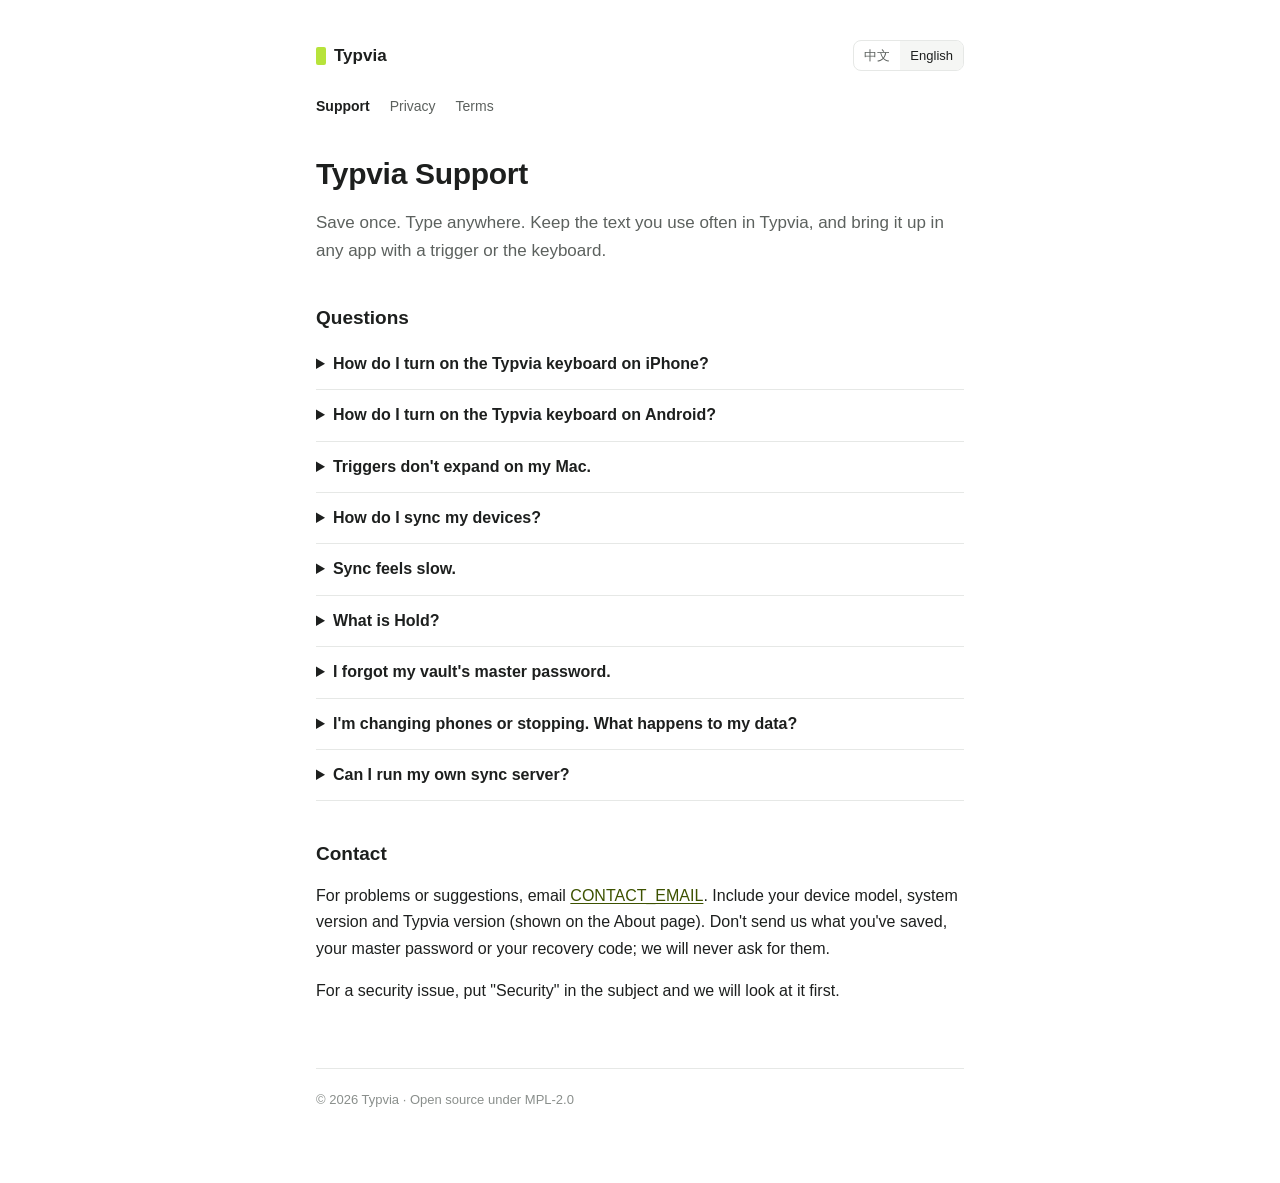
==== index.html @ f510185e "feat: add support, privacy and terms pages" ====
<!doctype html>
<html lang="en">
<head>
<meta charset="utf-8">
<meta name="viewport" content="width=device-width, initial-scale=1">
<title>Typvia Support</title>
<meta name="title-en" content="Typvia Support">
<meta name="title-zh" content="Typvia 支持">
<meta name="description" content="Help with Typvia: setting up the keyboard, pairing devices, sync and the vault.">
<link rel="stylesheet" href="site.css">
<script src="lang.js" defer></script>
</head>
<body>
<main>
<header class="top">
  <a class="brand" href="./">Typvia</a>
  <div class="lang" role="group" aria-label="Language">
    <button type="button" value="zh">中文</button>
    <button type="button" value="en">English</button>
  </div>
</header>
<nav class="pages">
  <a href="./" aria-current="page"><span data-l="zh">支持</span><span data-l="en">Support</span></a>
  <a href="privacy.html"><span data-l="zh">隐私政策</span><span data-l="en">Privacy</span></a>
  <a href="terms.html"><span data-l="zh">使用条款</span><span data-l="en">Terms</span></a>
</nav>

<!-- ============================== 中文 ============================== -->
<article data-l="zh">
<h1>Typvia 支持</h1>
<p class="lead">存一次，到处都能打出来。常用的文字存进 Typvia，在任何应用里用触发词或键盘调出来。</p>

<h2>常见问题</h2>

<details>
  <summary>怎么在 iPhone 上打开 Typvia 键盘？</summary>
  <p>打开「设置 → 通用 → 键盘 → 键盘 → 添加新键盘」，选择 Typvia。之后在任意输入框里点地球键切换到 Typvia。Typvia 键盘不需要「完全访问」。</p>
</details>

<details>
  <summary>怎么在 Android 上打开 Typvia 输入法？</summary>
  <p>打开系统设置中的「语言和输入法 → 屏幕键盘 / 管理键盘」，启用 Typvia，然后在输入时切换到它。不同品牌手机的菜单名称略有不同。</p>
</details>

<details>
  <summary>Mac 上触发词没有展开？</summary>
  <p>Typvia 需要「辅助功能」权限才能把文字填进其他应用。打开「系统设置 → 隐私与安全性 → 辅助功能」，确认 Typvia 已开启。如果是更新后失效，把它关掉再打开一次。</p>
</details>

<details>
  <summary>怎么让几台设备同步？</summary>
  <p>在第一台设备上打开同步并创建账户。在要加入的设备上选择加入，按提示输入另一台设备上显示的码。两边会显示一串核对码，确认一致后再完成。同步的内容只有你的设备能看到。</p>
</details>

<details>
  <summary>同步有点慢？</summary>
  <p>保存后一般一两秒内就会出现在其他设备上。手机在后台时系统会暂停同步，回到前台会立即同步。如果你的网络经过代理或跨境线路，第一次连接可能要多等几秒。</p>
</details>

<details>
  <summary>什么是「暂存」？</summary>
  <p>把一段文字临时送到你的其他设备，比如电脑上复制、手机上取用。暂存的内容同样加密，24 小时后自动删除。</p>
</details>

<details>
  <summary>忘记了保险库的主密码？</summary>
  <p>主密码无法找回。我们没有你的密钥，也无法替你解密；忘记主密码后，保险库里的内容就无法再打开，普通片段不受影响。</p>
</details>

<details>
  <summary>换手机或不用了，怎么处理数据？</summary>
  <p>在旧设备上退出账户，它会从账户中移除。如果要删除账户在服务器上的全部数据，请发邮件告诉我们，并附上其中一台设备上显示的设备名。</p>
</details>

<details>
  <summary>可以自己部署同步服务器吗？</summary>
  <p>可以。同步服务端是开源的，也可以改用你自己的 WebDAV 存储。</p>
</details>

<h2 id="contact">联系我们</h2>
<p>遇到问题或有建议，请发邮件到 <a href="mailto:CONTACT_EMAIL">CONTACT_EMAIL</a>。请写上设备型号、系统版本和 Typvia 版本号（在「关于」页可以看到）。不要在邮件里附上你保存的内容、主密码或恢复码，我们也永远不会向你索要这些。</p>
<p>发现安全问题，请在邮件标题里写上「安全」，我们会优先处理。</p>
</article>

<!-- ============================== English ============================== -->
<article data-l="en">
<h1>Typvia Support</h1>
<p class="lead">Save once. Type anywhere. Keep the text you use often in Typvia, and bring it up in any app with a trigger or the keyboard.</p>

<h2>Questions</h2>

<details>
  <summary>How do I turn on the Typvia keyboard on iPhone?</summary>
  <p>Go to Settings → General → Keyboard → Keyboards → Add New Keyboard and choose Typvia. Then tap the globe key in any text field to switch to it. The Typvia keyboard doesn't need Full Access.</p>
</details>

<details>
  <summary>How do I turn on the Typvia keyboard on Android?</summary>
  <p>In system settings, open Languages &amp; input → On-screen keyboard (or Manage keyboards), turn on Typvia, and switch to it while typing. Menu names vary a little between phone makers.</p>
</details>

<details>
  <summary>Triggers don't expand on my Mac.</summary>
  <p>Typvia needs Accessibility permission to type into other apps. Open System Settings → Privacy &amp; Security → Accessibility and make sure Typvia is on. If it stopped after an update, turn it off and on again.</p>
</details>

<details>
  <summary>How do I sync my devices?</summary>
  <p>Turn on sync on your first device and create an account. On the device you want to add, choose to join and enter the code shown on the other device. Both show a check code; finish only when they match. What you sync can be read only on your devices.</p>
</details>

<details>
  <summary>Sync feels slow.</summary>
  <p>A save usually shows up on your other devices within a second or two. Phones pause sync in the background and catch up as soon as you open the app. If your connection goes through a proxy or a long international route, the first connection can take a few seconds more.</p>
</details>

<details>
  <summary>What is Hold?</summary>
  <p>A way to send a piece of text to your other devices for a short time, such as copying on your computer and using it on your phone. Held items are encrypted the same way and deleted after 24 hours.</p>
</details>

<details>
  <summary>I forgot my vault's master password.</summary>
  <p>The master password can't be recovered. We don't have your keys and can't decrypt anything for you. Without it, the vault can't be opened again; your other snippets are unaffected.</p>
</details>

<details>
  <summary>I'm changing phones or stopping. What happens to my data?</summary>
  <p>Sign out of the account on the old device and it is removed from the account. To delete all of the account's data from the server, email us with the device name shown on one of your devices.</p>
</details>

<details>
  <summary>Can I run my own sync server?</summary>
  <p>Yes. The sync server is open source, and you can also use your own WebDAV storage instead.</p>
</details>

<h2 id="contact">Contact</h2>
<p>For problems or suggestions, email <a href="mailto:CONTACT_EMAIL">CONTACT_EMAIL</a>. Include your device model, system version and Typvia version (shown on the About page). Don't send us what you've saved, your master password or your recovery code; we will never ask for them.</p>
<p>For a security issue, put "Security" in the subject and we will look at it first.</p>
</article>

<footer>
  <span data-l="zh">© 2026 Typvia · 开源软件，以 MPL-2.0 发布</span>
  <span data-l="en">© 2026 Typvia · Open source under MPL-2.0</span>
</footer>
</main>
</body>
</html>
---- site.css ----
:root {
  --paper: #ffffff;
  --ink: #1d1f1e;
  --secondary: #5c615e;
  --meta: #8a8f8c;
  --rule: #e6e8e6;
  --accent: #b7e33b;
  --accent-ink: #3d5200;
  --well: #f5f6f4;
}
@media (prefers-color-scheme: dark) {
  :root {
    --paper: #161817;
    --ink: #eceeec;
    --secondary: #b1b6b3;
    --meta: #868b88;
    --rule: #2a2d2b;
    --accent: #b7e33b;
    --accent-ink: #cdee6e;
    --well: #1e2120;
  }
}

* { box-sizing: border-box; }

html { -webkit-text-size-adjust: 100%; }

body {
  margin: 0;
  background: var(--paper);
  color: var(--ink);
  font: 16px/1.65 -apple-system, BlinkMacSystemFont, "Segoe UI", "PingFang SC",
    "Hiragino Sans GB", "Microsoft YaHei", sans-serif;
}

main {
  max-width: 680px;
  margin: 0 auto;
  padding: 40px 16px 72px;
}

header.top {
  display: flex;
  align-items: center;
  justify-content: space-between;
  gap: 16px;
  margin-bottom: 40px;
}

.brand {
  font-weight: 650;
  font-size: 17px;
  color: var(--ink);
  text-decoration: none;
  display: inline-flex;
  align-items: center;
  gap: 8px;
}
.brand::before {
  content: "";
  width: 10px;
  height: 18px;
  border-radius: 2px;
  background: var(--accent);
}

.lang {
  display: inline-flex;
  border: 1px solid var(--rule);
  border-radius: 8px;
  overflow: hidden;
}
.lang button {
  border: 0;
  background: none;
  color: var(--secondary);
  font: inherit;
  font-size: 13px;
  padding: 4px 10px;
  cursor: pointer;
}
.lang button[aria-pressed="true"] {
  background: var(--well);
  color: var(--ink);
}

nav.pages {
  display: flex;
  flex-wrap: wrap;
  gap: 4px 20px;
  font-size: 14px;
  margin: -16px 0 36px;
}
nav.pages a { color: var(--secondary); text-decoration: none; }
nav.pages a[aria-current="page"] { color: var(--ink); font-weight: 600; }

h1 { font-size: 30px; line-height: 1.25; margin: 0 0 8px; letter-spacing: -0.01em; }
h2 { font-size: 19px; line-height: 1.35; margin: 40px 0 8px; }
h3 { font-size: 16px; margin: 24px 0 4px; }

p, li { color: var(--ink); }
.meta { color: var(--meta); font-size: 14px; margin: 0 0 28px; }
.lead { color: var(--secondary); font-size: 17px; }

ul { padding-left: 1.2em; }
li { margin: 4px 0; }

a { color: var(--accent-ink); text-underline-offset: 2px; }

.well {
  background: var(--well);
  border-radius: 12px;
  padding: 16px 18px;
  margin: 20px 0;
}
.well p { margin: 0; }

table {
  width: 100%;
  border-collapse: collapse;
  font-size: 15px;
  margin: 12px 0;
}
th, td {
  text-align: left;
  vertical-align: top;
  padding: 10px 12px 10px 0;
  border-bottom: 1px solid var(--rule);
}
th { color: var(--secondary); font-weight: 600; font-size: 14px; }

details {
  border-bottom: 1px solid var(--rule);
  padding: 12px 0;
}
summary { cursor: pointer; font-weight: 600; }
details p, details ul { margin: 8px 0 0; color: var(--secondary); }

footer {
  margin-top: 64px;
  padding-top: 20px;
  border-top: 1px solid var(--rule);
  color: var(--meta);
  font-size: 13px;
}

/* One language at a time; the other is removed from layout and reading. */
[data-l]:not(.show) { display: none; }

@media (max-width: 480px) {
  h1 { font-size: 25px; }
  th, td { padding-right: 8px; }
}
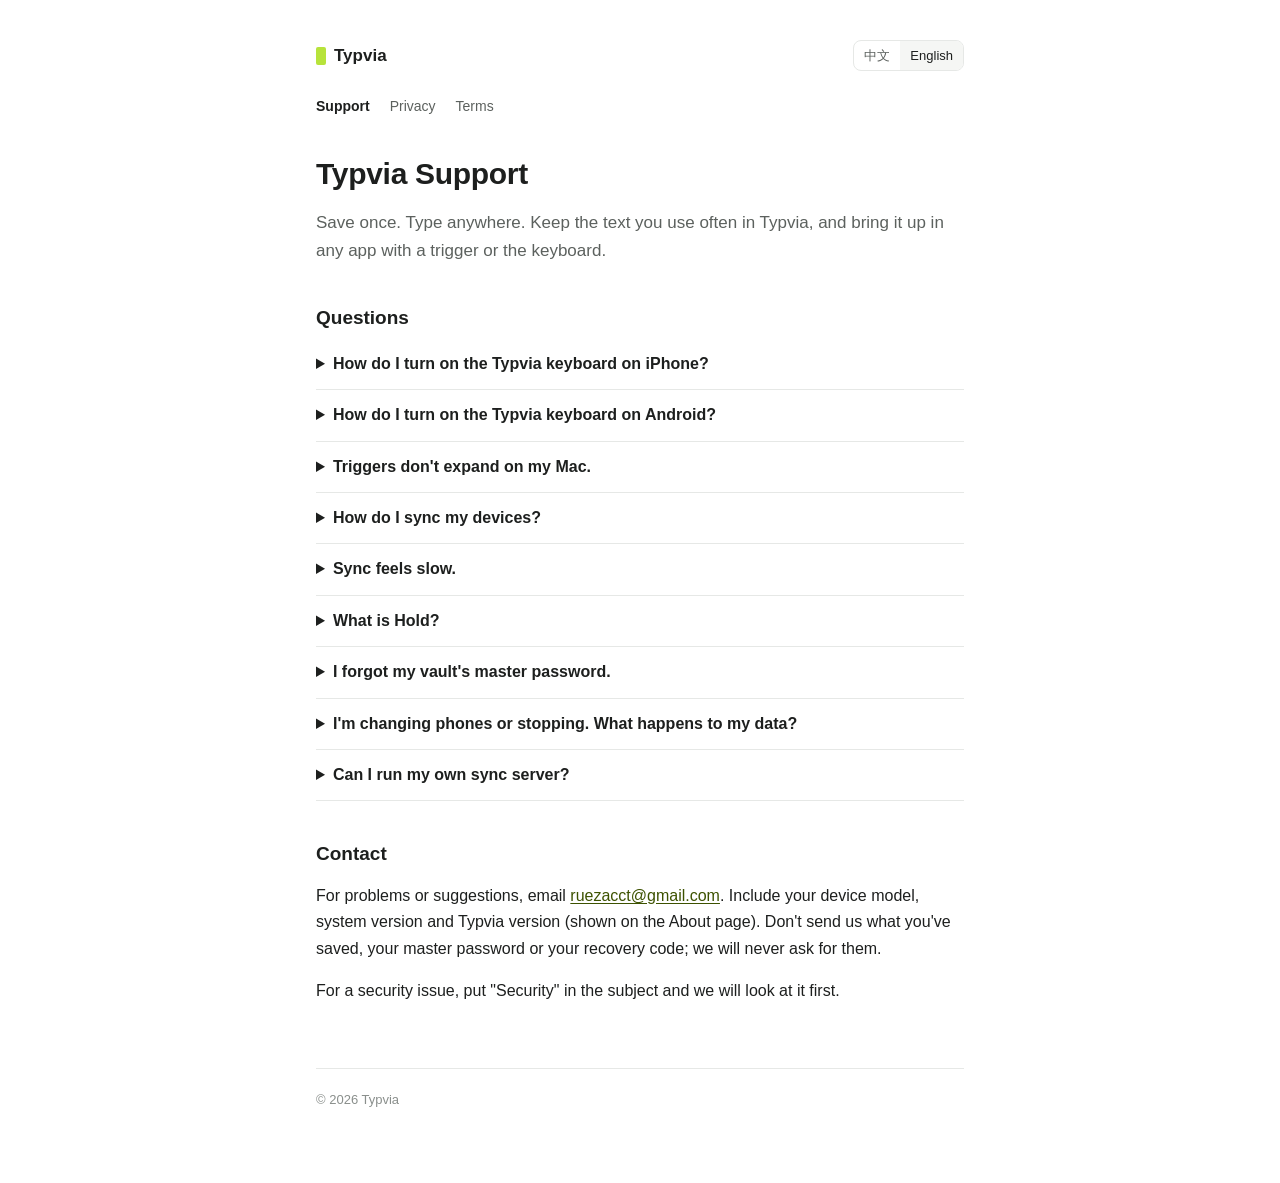
==== commit b3ce8cbe: "fix: add the contact email and drop the licence claims" ====
--- a/index.html
+++ b/index.html
@@ -74,11 +74,11 @@
 
 <details>
   <summary>可以自己部署同步服务器吗？</summary>
-  <p>可以。同步服务端是开源的，也可以改用你自己的 WebDAV 存储。</p>
+  <p>可以。应用支持连接你自己部署的同步服务器，也可以改用你自己的 WebDAV 存储。</p>
 </details>
 
 <h2 id="contact">联系我们</h2>
-<p>遇到问题或有建议，请发邮件到 <a href="mailto:CONTACT_EMAIL">CONTACT_EMAIL</a>。请写上设备型号、系统版本和 Typvia 版本号（在「关于」页可以看到）。不要在邮件里附上你保存的内容、主密码或恢复码，我们也永远不会向你索要这些。</p>
+<p>遇到问题或有建议，请发邮件到 <a href="mailto:ruezacct@gmail.com">ruezacct@gmail.com</a>。请写上设备型号、系统版本和 Typvia 版本号（在「关于」页可以看到）。不要在邮件里附上你保存的内容、主密码或恢复码，我们也永远不会向你索要这些。</p>
 <p>发现安全问题，请在邮件标题里写上「安全」，我们会优先处理。</p>
 </article>
 
@@ -131,17 +131,17 @@
 
 <details>
   <summary>Can I run my own sync server?</summary>
-  <p>Yes. The sync server is open source, and you can also use your own WebDAV storage instead.</p>
+  <p>Yes. The app can connect to a sync server you run yourself, or to your own WebDAV storage instead.</p>
 </details>
 
 <h2 id="contact">Contact</h2>
-<p>For problems or suggestions, email <a href="mailto:CONTACT_EMAIL">CONTACT_EMAIL</a>. Include your device model, system version and Typvia version (shown on the About page). Don't send us what you've saved, your master password or your recovery code; we will never ask for them.</p>
+<p>For problems or suggestions, email <a href="mailto:ruezacct@gmail.com">ruezacct@gmail.com</a>. Include your device model, system version and Typvia version (shown on the About page). Don't send us what you've saved, your master password or your recovery code; we will never ask for them.</p>
 <p>For a security issue, put "Security" in the subject and we will look at it first.</p>
 </article>
 
 <footer>
-  <span data-l="zh">© 2026 Typvia · 开源软件，以 MPL-2.0 发布</span>
-  <span data-l="en">© 2026 Typvia · Open source under MPL-2.0</span>
+  <span data-l="zh">© 2026 Typvia</span>
+  <span data-l="en">© 2026 Typvia</span>
 </footer>
 </main>
 </body>
